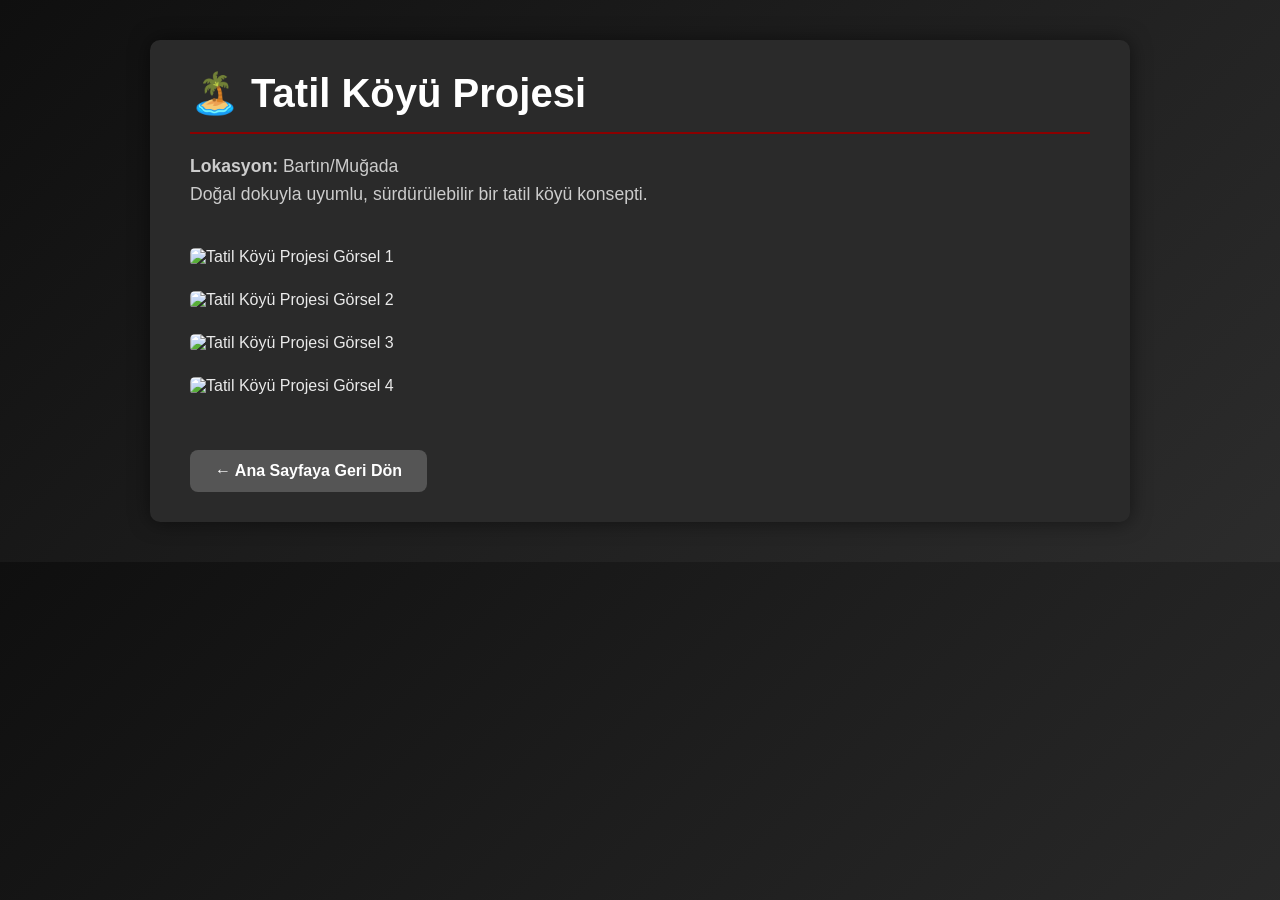
==== tatil-koyu.html @ 058d676c "Add files via upload" ====
<!DOCTYPE html>
<html lang="tr">
<head>
    <meta charset="UTF-8">
    <meta name="viewport" content="width=device-width, initial-scale=1.0">
    <title>Tatil Köyü Projesi | Buse İşsever</title>
    <style>
        body 
        {
            background: linear-gradient(135deg, #0f0f0f, #1e1e1e, #2c2c2c);
            color: #eaeaea;
            font-family: "Poppins", sans-serif;
            margin: 0;
            padding: 20px 0; 
        }
        .project-page-container 
        {
            max-width: 900px; 
            margin: 20px auto; 
            background-color: #2a2a2a; 
            padding: 30px 40px;
            border-radius: 10px;
            box-shadow: 0 0 20px rgba(0, 0, 0, 0.5); 
        }
        .project-header h1 
        {
            font-size: 2.5em;
            margin-top: 0;
            margin-bottom: 10px;
            color: #ffffff;
            border-bottom: 2px solid #8B0000; 
            padding-bottom: 15px;
        }
        .project-header .description {
            font-size: 1.1em;
            color: #ccc;
            line-height: 1.6;
            margin-bottom: 40px;
        }
        .image-gallery img 
        {
            width: 100%; 
            height: auto; 
            display: block; 
            margin-bottom: 25px; 
            border-radius: 5px; 
        }
        .back-button 
        {
            display: inline-block; 
            margin-top: 30px;
            padding: 12px 25px;
            background-color: #555;
            color: white;
            border-radius: 8px;
            text-decoration: none;
            font-weight: bold;
            transition: background-color 0.3s ease, transform 0.3s ease;
        }
        .back-button:hover 
        {
            background-color: #777;
            transform: translateY(-2px); 
        }
    </style>
</head>
<body>

    <div class="project-page-container">
        <header class="project-header">
            <h1>🏝️ Tatil Köyü Projesi</h1>
                        <p class="description">
                <strong>Lokasyon:</strong> Bartın/Muğada<br>
                Doğal dokuyla uyumlu, sürdürülebilir bir tatil köyü konsepti.
            </p>
        </header>
        <main class="image-gallery">
            <img src="İMAJLAR/3.png" alt="Tatil Köyü Projesi Görsel 1">
            <img src="İMAJLAR/4.png" alt="Tatil Köyü Projesi Görsel 2">
            <img src="İMAJLAR/5.png" alt="Tatil Köyü Projesi Görsel 3">
            <img src="İMAJLAR/6.png" alt="Tatil Köyü Projesi Görsel 4">
        </main>
        <footer>
            <a href="index.html" class="back-button">← Ana Sayfaya Geri Dön</a>
        </footer>
    </div>
</body>
</html>
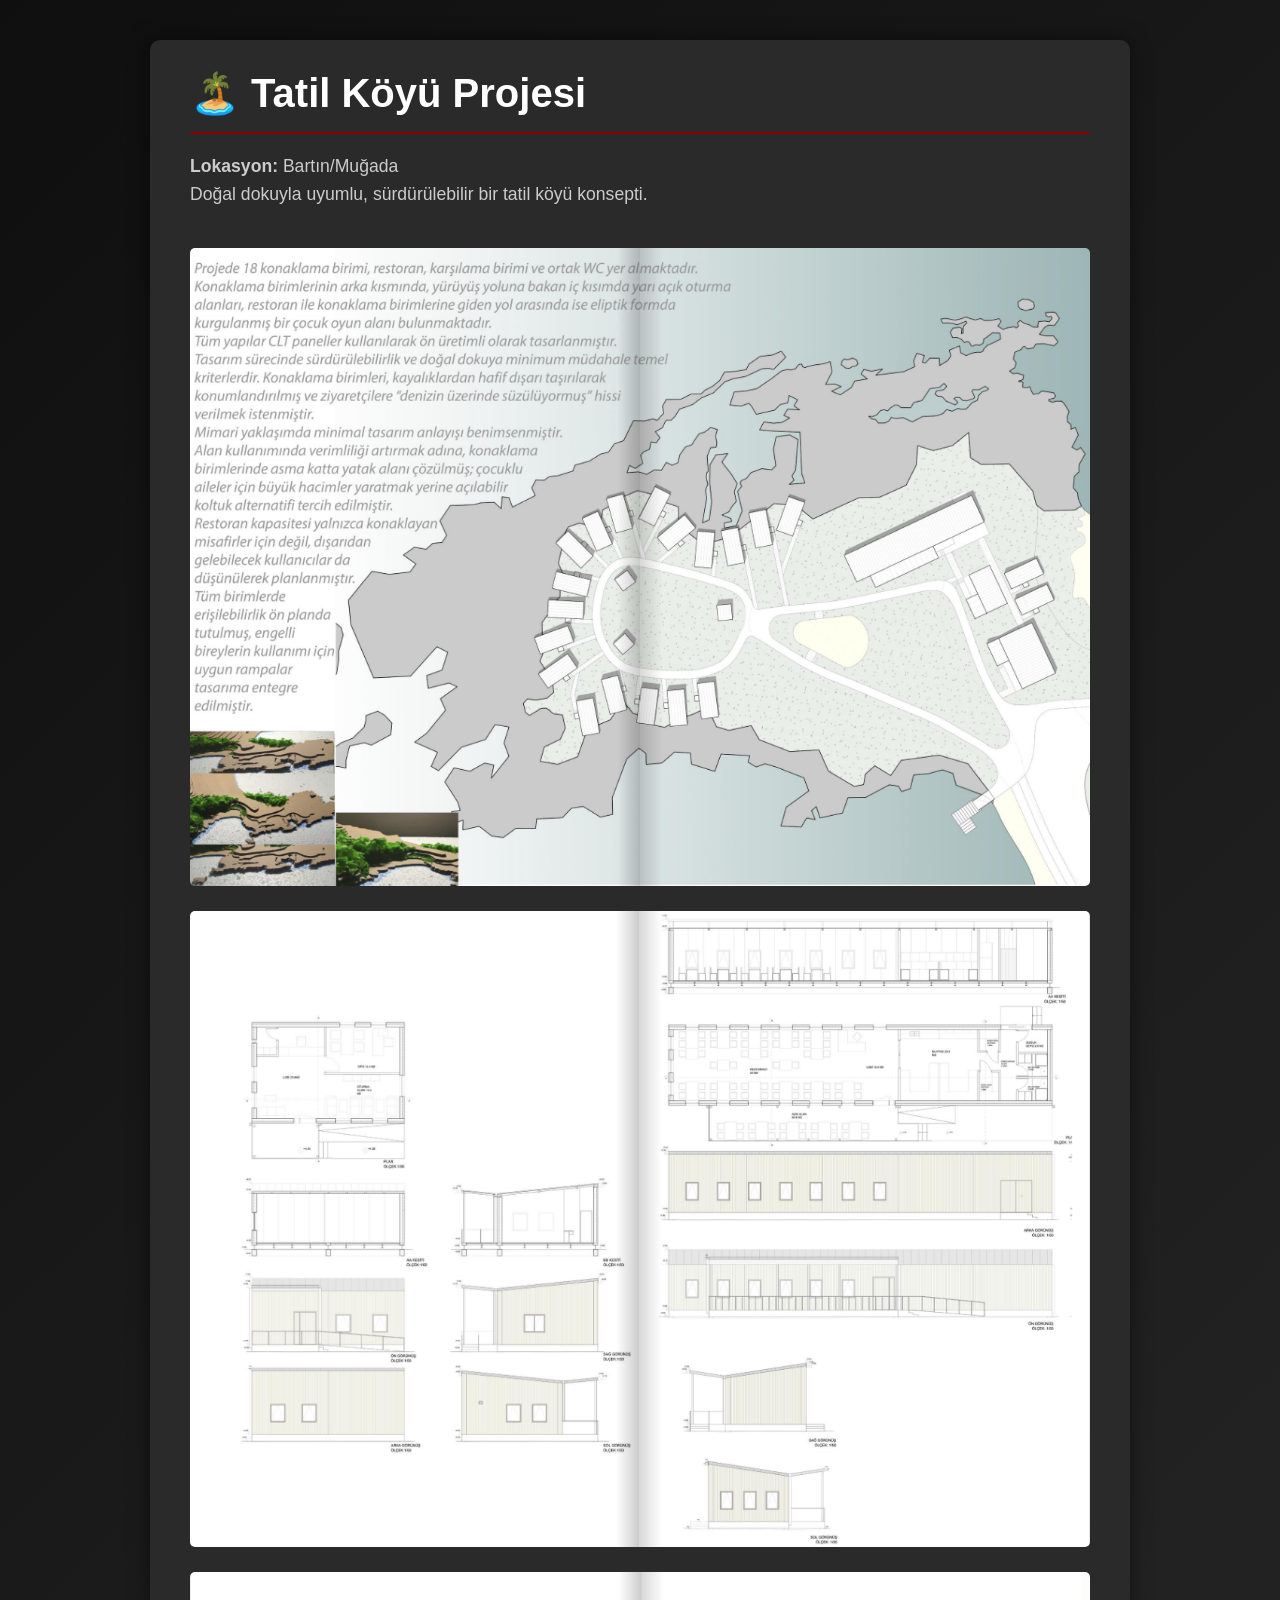
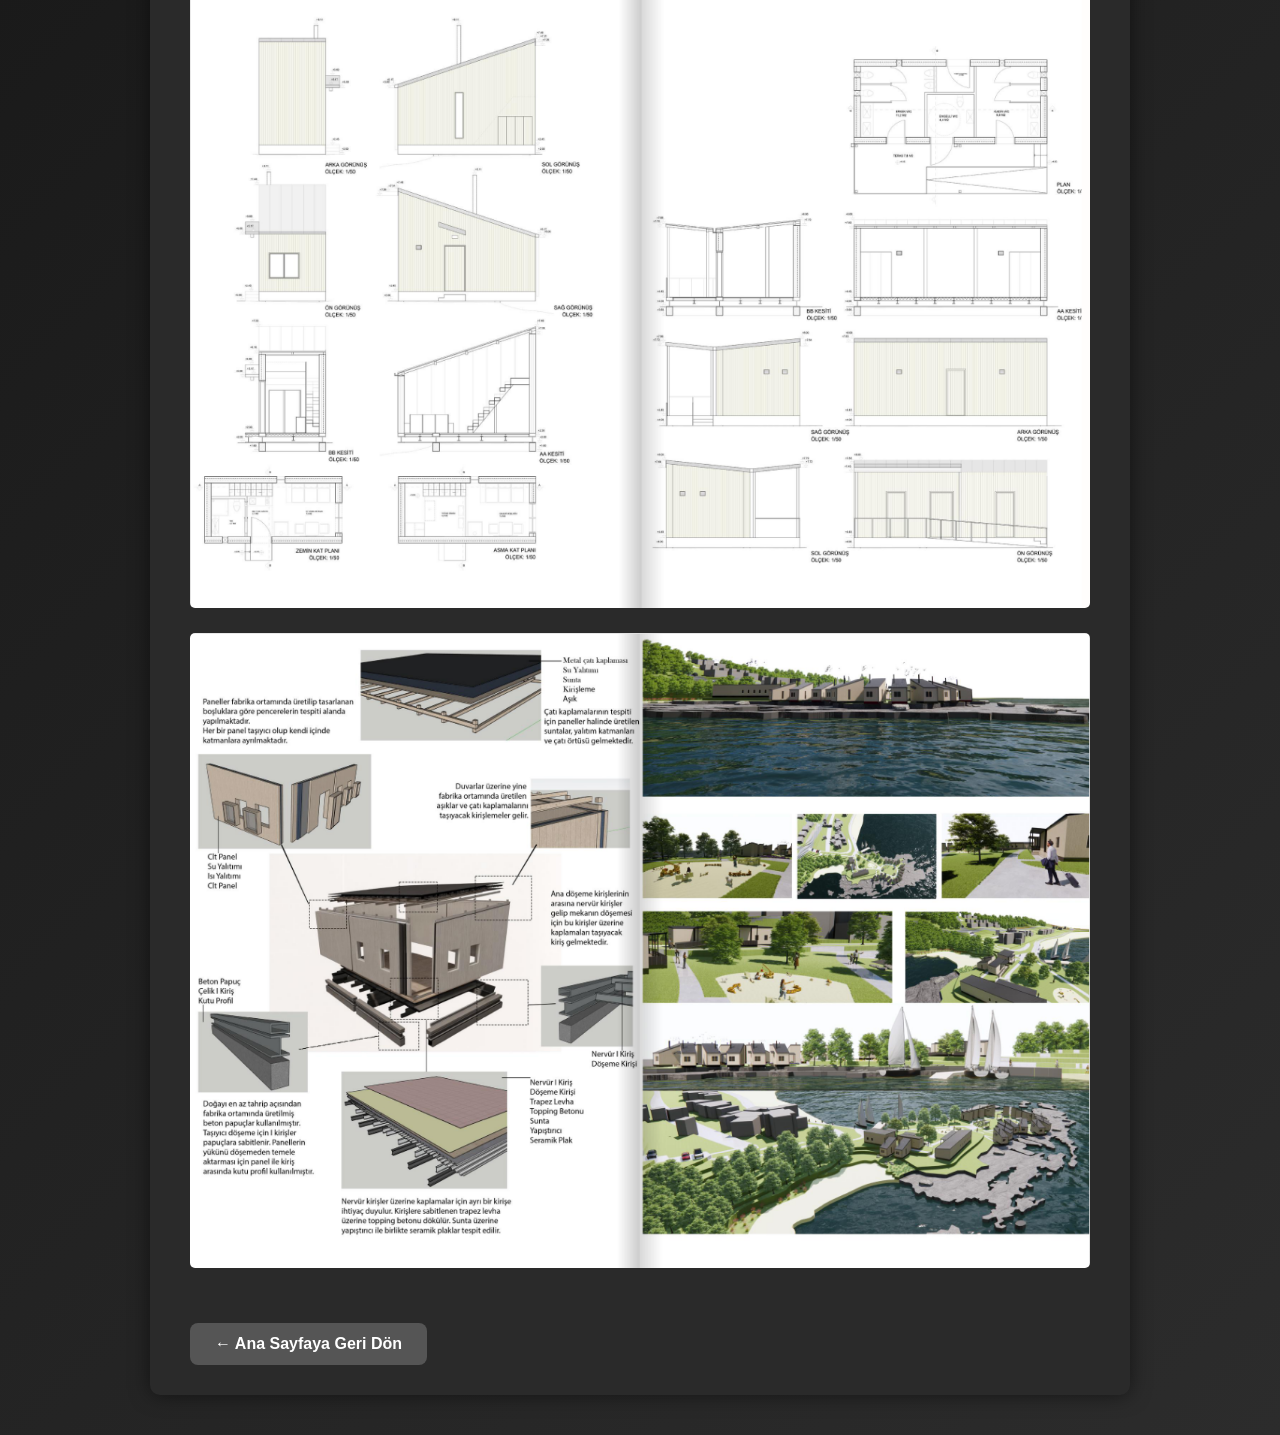
==== commit 0d0007a0: "Buse İşsever- Portfolyo" ====
--- a/tatil-koyu.html
+++ b/tatil-koyu.html
@@ -65,7 +65,6 @@
     </style>
 </head>
 <body>
-
     <div class="project-page-container">
         <header class="project-header">
             <h1>🏝️ Tatil Köyü Projesi</h1>
@@ -75,10 +74,10 @@
             </p>
         </header>
         <main class="image-gallery">
-            <img src="İMAJLAR/3.png" alt="Tatil Köyü Projesi Görsel 1">
-            <img src="İMAJLAR/4.png" alt="Tatil Köyü Projesi Görsel 2">
-            <img src="İMAJLAR/5.png" alt="Tatil Köyü Projesi Görsel 3">
-            <img src="İMAJLAR/6.png" alt="Tatil Köyü Projesi Görsel 4">
+            <img src="images/3.png" alt="1">
+            <img src="images/4.png" alt="2">
+            <img src="images/5.png" alt="3">
+            <img src="images/6.png" alt="4">
         </main>
         <footer>
             <a href="index.html" class="back-button">← Ana Sayfaya Geri Dön</a>
